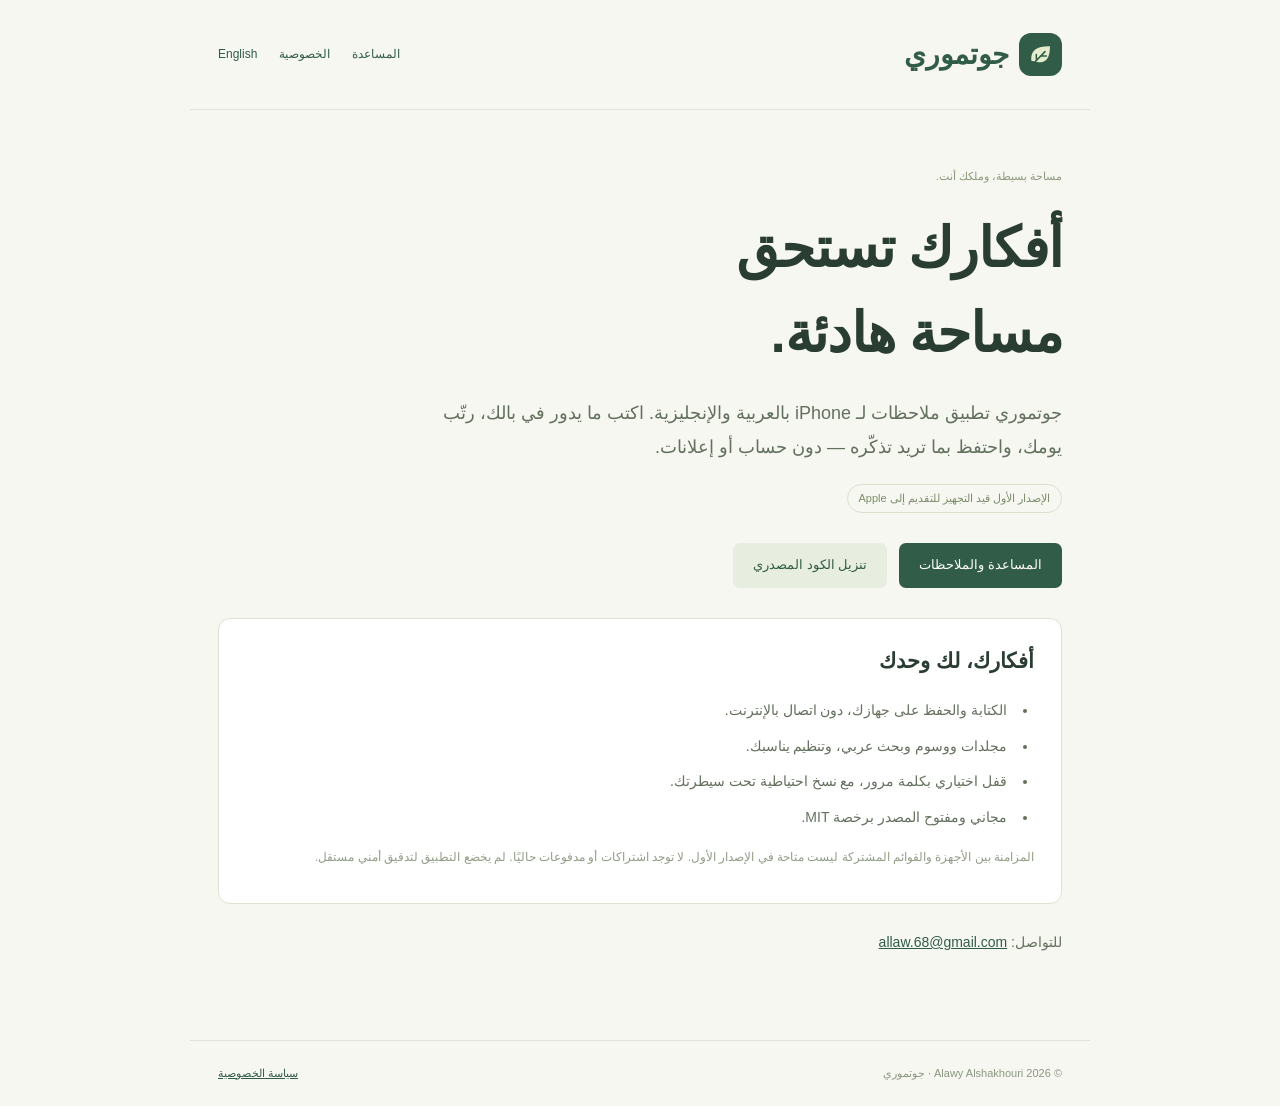
==== index-ar.html @ 0cd14bf6 "Publish Jotmori source and bilingual support" ====
<!doctype html><html lang="ar" dir="rtl"><head><meta charset="utf-8"><meta name="viewport" content="width=device-width,initial-scale=1"><meta name="description" content="جوتموري، مساحة عربية هادئة لملاحظاتك. الدعم وسياسة الخصوصية والكود المصدري."><meta name="referrer" content="no-referrer"><title>جوتموري — مساحة لأفكارك</title><link rel="icon" href="./icon.svg"><link rel="stylesheet" href="./style.css"></head><body><header><a href="./index-ar.html" class="brand"><img src="./icon.svg" alt="">جوتموري</a><nav aria-label="التنقل"><a href="./support-ar.html">المساعدة</a><a href="./privacy-ar.html">الخصوصية</a><a href="./index.html" lang="en">English</a></nav></header><main><span class="eyebrow">مساحة بسيطة، وملكك أنت.</span><h1>أفكارك تستحق<br>مساحة هادئة.</h1><p class="lead">جوتموري تطبيق ملاحظات لـ iPhone بالعربية والإنجليزية. اكتب ما يدور في بالك، رتّب يومك، واحتفظ بما تريد تذكّره — دون حساب أو إعلانات.</p><span class="pill">الإصدار الأول قيد التجهيز للتقديم إلى Apple</span><div class="actions"><a class="button" href="./support-ar.html">المساعدة والملاحظات</a><a class="button secondary" href="./jotmori-ios-source.zip" download>تنزيل الكود المصدري</a></div><section class="card"><h2>أفكارك، لك وحدك</h2><ul><li>الكتابة والحفظ على جهازك، دون اتصال بالإنترنت.</li><li>مجلدات ووسوم وبحث عربي، وتنظيم يناسبك.</li><li>قفل اختياري بكلمة مرور، مع نسخ احتياطية تحت سيطرتك.</li><li>مجاني ومفتوح المصدر برخصة MIT.</li></ul><p class="muted">المزامنة بين الأجهزة والقوائم المشتركة ليست متاحة في الإصدار الأول. لا توجد اشتراكات أو مدفوعات حاليًا. لم يخضع التطبيق لتدقيق أمني مستقل.</p></section><p>للتواصل: <a class="contact" href="mailto:allaw.68@gmail.com">allaw.68@gmail.com</a></p></main><footer><span>© 2026 Alawy Alshakhouri · جوتموري</span><a href="./privacy-ar.html">سياسة الخصوصية</a></footer></body></html>
---- style.css ----
:root{font-family:Tahoma,Arial,sans-serif;color:#293d32;background:#f7f7f1;line-height:1.9;color-scheme:light}*{box-sizing:border-box}body{margin:0}a{color:#315c47}a:focus-visible{outline:3px solid #a7ba94;outline-offset:5px}header,main,footer{max-width:900px;margin:auto;padding-inline:28px}header{display:flex;align-items:center;justify-content:space-between;gap:15px;padding-block:28px;border-bottom:1px solid #e0e5d9}.brand{display:flex;align-items:center;gap:10px;text-decoration:none;font-size:28px;font-weight:700}.brand img{width:43px;height:43px}nav{display:flex;gap:22px;font-size:12px}nav a{text-decoration:none}main{padding-block:50px 70px}h1{font-size:clamp(32px,6vw,55px);line-height:1.55;letter-spacing:-1px;margin:15px 0 20px}h2{font-size:21px;margin:32px 0 14px;font-weight:600}p,li{color:#63705e;font-size:14px}p.lead{font-size:18px;max-width:650px}.eyebrow{font-size:11px;color:#8a987c}.card{padding:22px 27px;border:1px solid #dce3d2;border-radius:12px;background:#fff;margin:25px 0}.card h2{margin-top:0}.actions{display:flex;gap:12px;flex-wrap:wrap;margin:30px 0}.button{padding:10px 20px;border-radius:7px;background:#315c47;color:#fff;text-decoration:none;font-size:13px;display:inline-block}.button.secondary{background:#e7eddf;color:#315c47}.muted{font-size:12px;color:#929d87}.pill{display:inline-block;border:1px solid #d9e1ce;border-radius:20px;padding:3px 11px;font-size:11px;color:#7b8d6b}ul{padding-inline-start:22px}li{padding-inline-start:5px;margin:9px 0}footer{border-top:1px solid #e0e5d9;padding-block:22px;font-size:11px;color:#8a9781;display:flex;justify-content:space-between;gap:15px;flex-wrap:wrap}.contact{direction:ltr;unicode-bidi:isolate}details{padding:17px 0;border-bottom:1px solid #e0e5d9}summary{cursor:pointer;font-size:15px;font-weight:600}.text-page{max-width:780px}code{background:#e9eee1;border-radius:4px;padding:1px 5px;font-size:12px}@media(max-width:600px){header{align-items:flex-start}nav{gap:13px;padding-top:10px;font-size:11px}main{padding-block:30px 45px}header,main,footer{padding-inline:22px}.card{padding:20px}p.lead{font-size:16px}footer{font-size:10px}}
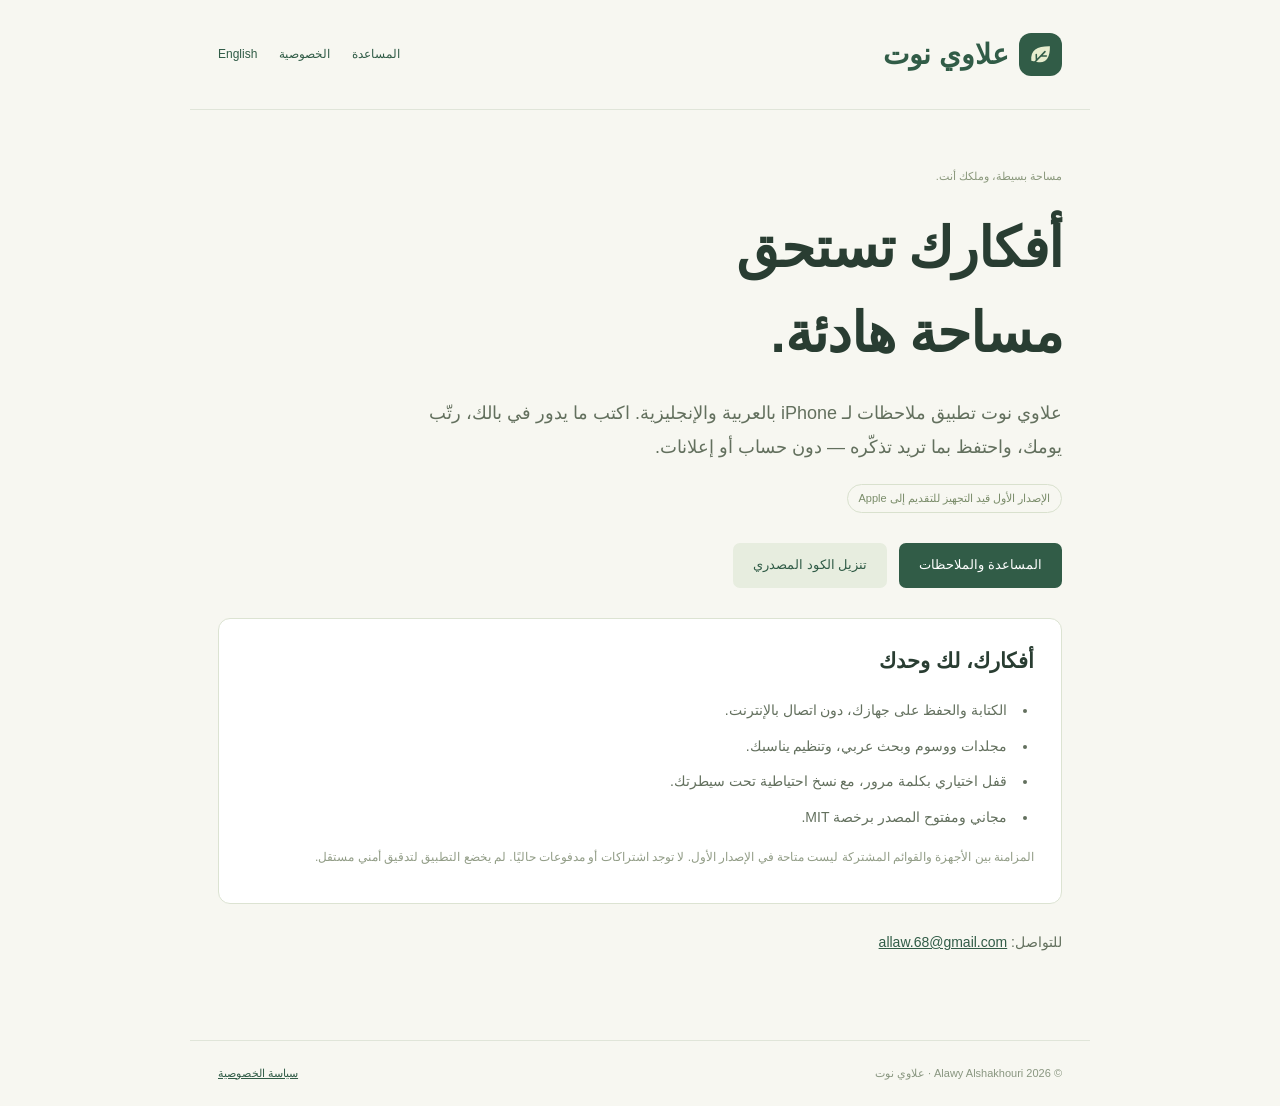
==== commit 08d47dbb: "Publish Alawynote 1.0.0 build 3 source and support" ====
--- a/index-ar.html
+++ b/index-ar.html
@@ -1 +1 @@
-<!doctype html><html lang="ar" dir="rtl"><head><meta charset="utf-8"><meta name="viewport" content="width=device-width,initial-scale=1"><meta name="description" content="جوتموري، مساحة عربية هادئة لملاحظاتك. الدعم وسياسة الخصوصية والكود المصدري."><meta name="referrer" content="no-referrer"><title>جوتموري — مساحة لأفكارك</title><link rel="icon" href="./icon.svg"><link rel="stylesheet" href="./style.css"></head><body><header><a href="./index-ar.html" class="brand"><img src="./icon.svg" alt="">جوتموري</a><nav aria-label="التنقل"><a href="./support-ar.html">المساعدة</a><a href="./privacy-ar.html">الخصوصية</a><a href="./index.html" lang="en">English</a></nav></header><main><span class="eyebrow">مساحة بسيطة، وملكك أنت.</span><h1>أفكارك تستحق<br>مساحة هادئة.</h1><p class="lead">جوتموري تطبيق ملاحظات لـ iPhone بالعربية والإنجليزية. اكتب ما يدور في بالك، رتّب يومك، واحتفظ بما تريد تذكّره — دون حساب أو إعلانات.</p><span class="pill">الإصدار الأول قيد التجهيز للتقديم إلى Apple</span><div class="actions"><a class="button" href="./support-ar.html">المساعدة والملاحظات</a><a class="button secondary" href="./jotmori-ios-source.zip" download>تنزيل الكود المصدري</a></div><section class="card"><h2>أفكارك، لك وحدك</h2><ul><li>الكتابة والحفظ على جهازك، دون اتصال بالإنترنت.</li><li>مجلدات ووسوم وبحث عربي، وتنظيم يناسبك.</li><li>قفل اختياري بكلمة مرور، مع نسخ احتياطية تحت سيطرتك.</li><li>مجاني ومفتوح المصدر برخصة MIT.</li></ul><p class="muted">المزامنة بين الأجهزة والقوائم المشتركة ليست متاحة في الإصدار الأول. لا توجد اشتراكات أو مدفوعات حاليًا. لم يخضع التطبيق لتدقيق أمني مستقل.</p></section><p>للتواصل: <a class="contact" href="mailto:allaw.68@gmail.com">allaw.68@gmail.com</a></p></main><footer><span>© 2026 Alawy Alshakhouri · جوتموري</span><a href="./privacy-ar.html">سياسة الخصوصية</a></footer></body></html>
+<!doctype html><html lang="ar" dir="rtl"><head><meta charset="utf-8"><meta name="viewport" content="width=device-width,initial-scale=1"><meta name="description" content="علاوي نوت، مساحة عربية هادئة لملاحظاتك. الدعم وسياسة الخصوصية والكود المصدري."><meta name="referrer" content="no-referrer"><title>علاوي نوت — مساحة لأفكارك</title><link rel="icon" href="./icon.svg"><link rel="stylesheet" href="./style.css"></head><body><header><a href="./index-ar.html" class="brand"><img src="./icon.svg" alt="">علاوي نوت</a><nav aria-label="التنقل"><a href="./support-ar.html">المساعدة</a><a href="./privacy-ar.html">الخصوصية</a><a href="./index.html" lang="en">English</a></nav></header><main><span class="eyebrow">مساحة بسيطة، وملكك أنت.</span><h1>أفكارك تستحق<br>مساحة هادئة.</h1><p class="lead">علاوي نوت تطبيق ملاحظات لـ iPhone بالعربية والإنجليزية. اكتب ما يدور في بالك، رتّب يومك، واحتفظ بما تريد تذكّره — دون حساب أو إعلانات.</p><span class="pill">الإصدار الأول قيد التجهيز للتقديم إلى Apple</span><div class="actions"><a class="button" href="./support-ar.html">المساعدة والملاحظات</a><a class="button secondary" href="./alawynote-ios-source.zip" download>تنزيل الكود المصدري</a></div><section class="card"><h2>أفكارك، لك وحدك</h2><ul><li>الكتابة والحفظ على جهازك، دون اتصال بالإنترنت.</li><li>مجلدات ووسوم وبحث عربي، وتنظيم يناسبك.</li><li>قفل اختياري بكلمة مرور، مع نسخ احتياطية تحت سيطرتك.</li><li>مجاني ومفتوح المصدر برخصة MIT.</li></ul><p class="muted">المزامنة بين الأجهزة والقوائم المشتركة ليست متاحة في الإصدار الأول. لا توجد اشتراكات أو مدفوعات حاليًا. لم يخضع التطبيق لتدقيق أمني مستقل.</p></section><p>للتواصل: <a class="contact" href="mailto:allaw.68@gmail.com">allaw.68@gmail.com</a></p></main><footer><span>© 2026 Alawy Alshakhouri · علاوي نوت</span><a href="./privacy-ar.html">سياسة الخصوصية</a></footer></body></html>
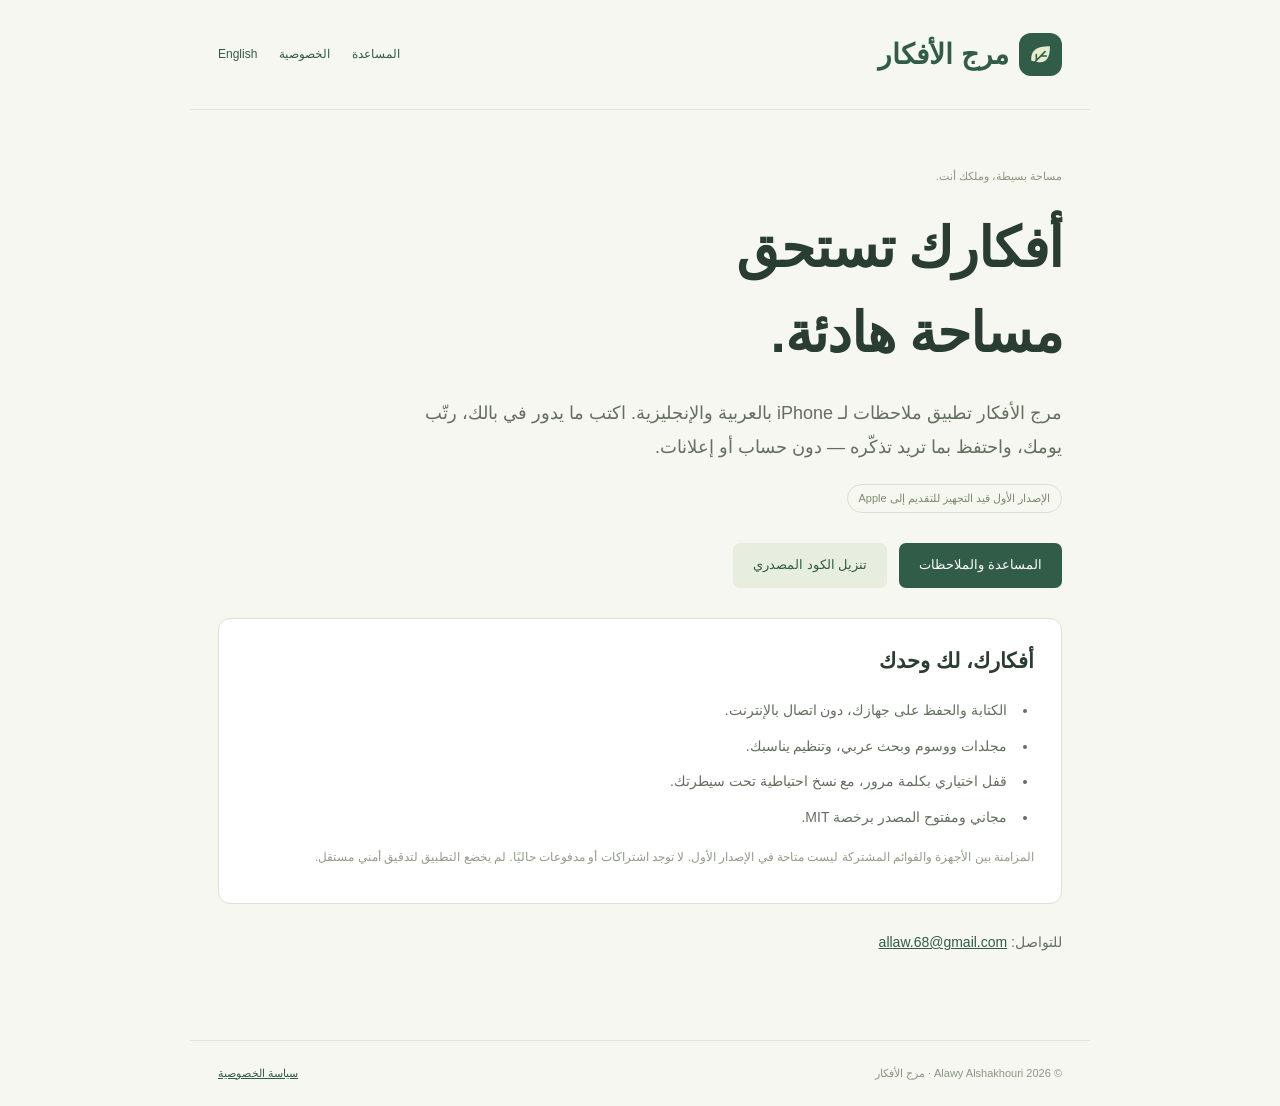
==== commit baabce29: "Publish Thought Meadow build 4 source and bilingual support" ====
--- a/index-ar.html
+++ b/index-ar.html
@@ -1 +1 @@
-<!doctype html><html lang="ar" dir="rtl"><head><meta charset="utf-8"><meta name="viewport" content="width=device-width,initial-scale=1"><meta name="description" content="علاوي نوت، مساحة عربية هادئة لملاحظاتك. الدعم وسياسة الخصوصية والكود المصدري."><meta name="referrer" content="no-referrer"><title>علاوي نوت — مساحة لأفكارك</title><link rel="icon" href="./icon.svg"><link rel="stylesheet" href="./style.css"></head><body><header><a href="./index-ar.html" class="brand"><img src="./icon.svg" alt="">علاوي نوت</a><nav aria-label="التنقل"><a href="./support-ar.html">المساعدة</a><a href="./privacy-ar.html">الخصوصية</a><a href="./index.html" lang="en">English</a></nav></header><main><span class="eyebrow">مساحة بسيطة، وملكك أنت.</span><h1>أفكارك تستحق<br>مساحة هادئة.</h1><p class="lead">علاوي نوت تطبيق ملاحظات لـ iPhone بالعربية والإنجليزية. اكتب ما يدور في بالك، رتّب يومك، واحتفظ بما تريد تذكّره — دون حساب أو إعلانات.</p><span class="pill">الإصدار الأول قيد التجهيز للتقديم إلى Apple</span><div class="actions"><a class="button" href="./support-ar.html">المساعدة والملاحظات</a><a class="button secondary" href="./alawynote-ios-source.zip" download>تنزيل الكود المصدري</a></div><section class="card"><h2>أفكارك، لك وحدك</h2><ul><li>الكتابة والحفظ على جهازك، دون اتصال بالإنترنت.</li><li>مجلدات ووسوم وبحث عربي، وتنظيم يناسبك.</li><li>قفل اختياري بكلمة مرور، مع نسخ احتياطية تحت سيطرتك.</li><li>مجاني ومفتوح المصدر برخصة MIT.</li></ul><p class="muted">المزامنة بين الأجهزة والقوائم المشتركة ليست متاحة في الإصدار الأول. لا توجد اشتراكات أو مدفوعات حاليًا. لم يخضع التطبيق لتدقيق أمني مستقل.</p></section><p>للتواصل: <a class="contact" href="mailto:allaw.68@gmail.com">allaw.68@gmail.com</a></p></main><footer><span>© 2026 Alawy Alshakhouri · علاوي نوت</span><a href="./privacy-ar.html">سياسة الخصوصية</a></footer></body></html>
+<!doctype html><html lang="ar" dir="rtl"><head><meta charset="utf-8"><meta name="viewport" content="width=device-width,initial-scale=1"><meta name="description" content="مرج الأفكار، مساحة عربية هادئة لملاحظاتك. الدعم وسياسة الخصوصية والكود المصدري."><meta name="referrer" content="no-referrer"><title>مرج الأفكار — مساحة لأفكارك</title><link rel="icon" href="./icon.svg"><link rel="stylesheet" href="./style.css"></head><body><header><a href="./index-ar.html" class="brand"><img src="./icon.svg" alt="">مرج الأفكار</a><nav aria-label="التنقل"><a href="./support-ar.html">المساعدة</a><a href="./privacy-ar.html">الخصوصية</a><a href="./index.html" lang="en">English</a></nav></header><main><span class="eyebrow">مساحة بسيطة، وملكك أنت.</span><h1>أفكارك تستحق<br>مساحة هادئة.</h1><p class="lead">مرج الأفكار تطبيق ملاحظات لـ iPhone بالعربية والإنجليزية. اكتب ما يدور في بالك، رتّب يومك، واحتفظ بما تريد تذكّره — دون حساب أو إعلانات.</p><span class="pill">الإصدار الأول قيد التجهيز للتقديم إلى Apple</span><div class="actions"><a class="button" href="./support-ar.html">المساعدة والملاحظات</a><a class="button secondary" href="./thought-meadow-ios-source.zip" download>تنزيل الكود المصدري</a></div><section class="card"><h2>أفكارك، لك وحدك</h2><ul><li>الكتابة والحفظ على جهازك، دون اتصال بالإنترنت.</li><li>مجلدات ووسوم وبحث عربي، وتنظيم يناسبك.</li><li>قفل اختياري بكلمة مرور، مع نسخ احتياطية تحت سيطرتك.</li><li>مجاني ومفتوح المصدر برخصة MIT.</li></ul><p class="muted">المزامنة بين الأجهزة والقوائم المشتركة ليست متاحة في الإصدار الأول. لا توجد اشتراكات أو مدفوعات حاليًا. لم يخضع التطبيق لتدقيق أمني مستقل.</p></section><p>للتواصل: <a class="contact" href="mailto:allaw.68@gmail.com">allaw.68@gmail.com</a></p></main><footer><span>© 2026 Alawy Alshakhouri · مرج الأفكار</span><a href="./privacy-ar.html">سياسة الخصوصية</a></footer></body></html>
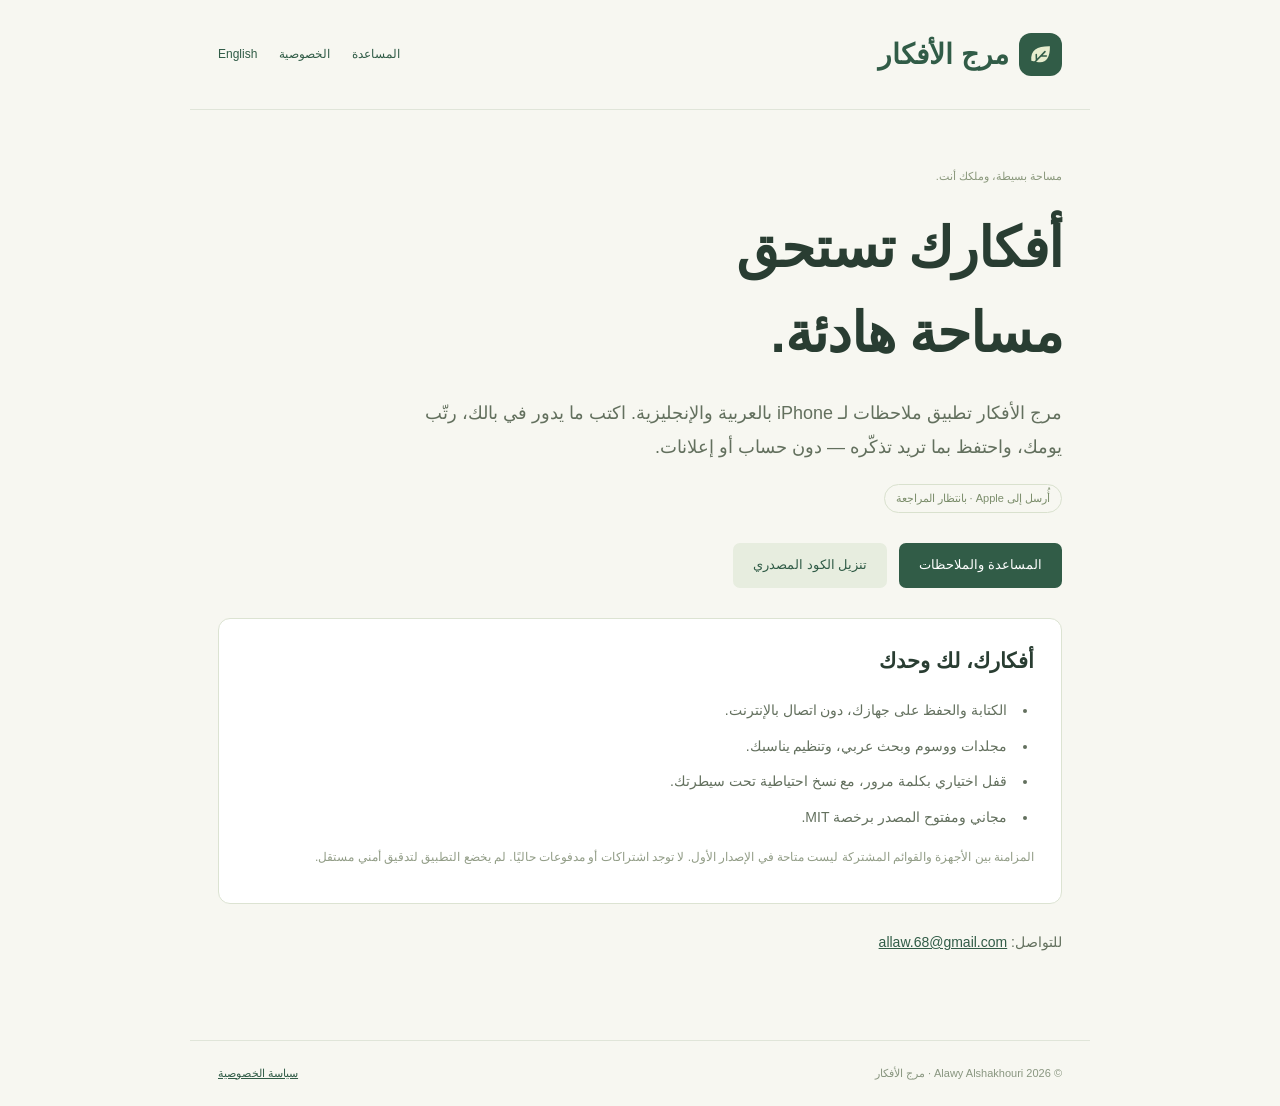
==== commit 9fe0b297: "Document App Store submission and final build 4 validation" ====
--- a/index-ar.html
+++ b/index-ar.html
@@ -1 +1 @@
-<!doctype html><html lang="ar" dir="rtl"><head><meta charset="utf-8"><meta name="viewport" content="width=device-width,initial-scale=1"><meta name="description" content="مرج الأفكار، مساحة عربية هادئة لملاحظاتك. الدعم وسياسة الخصوصية والكود المصدري."><meta name="referrer" content="no-referrer"><title>مرج الأفكار — مساحة لأفكارك</title><link rel="icon" href="./icon.svg"><link rel="stylesheet" href="./style.css"></head><body><header><a href="./index-ar.html" class="brand"><img src="./icon.svg" alt="">مرج الأفكار</a><nav aria-label="التنقل"><a href="./support-ar.html">المساعدة</a><a href="./privacy-ar.html">الخصوصية</a><a href="./index.html" lang="en">English</a></nav></header><main><span class="eyebrow">مساحة بسيطة، وملكك أنت.</span><h1>أفكارك تستحق<br>مساحة هادئة.</h1><p class="lead">مرج الأفكار تطبيق ملاحظات لـ iPhone بالعربية والإنجليزية. اكتب ما يدور في بالك، رتّب يومك، واحتفظ بما تريد تذكّره — دون حساب أو إعلانات.</p><span class="pill">الإصدار الأول قيد التجهيز للتقديم إلى Apple</span><div class="actions"><a class="button" href="./support-ar.html">المساعدة والملاحظات</a><a class="button secondary" href="./thought-meadow-ios-source.zip" download>تنزيل الكود المصدري</a></div><section class="card"><h2>أفكارك، لك وحدك</h2><ul><li>الكتابة والحفظ على جهازك، دون اتصال بالإنترنت.</li><li>مجلدات ووسوم وبحث عربي، وتنظيم يناسبك.</li><li>قفل اختياري بكلمة مرور، مع نسخ احتياطية تحت سيطرتك.</li><li>مجاني ومفتوح المصدر برخصة MIT.</li></ul><p class="muted">المزامنة بين الأجهزة والقوائم المشتركة ليست متاحة في الإصدار الأول. لا توجد اشتراكات أو مدفوعات حاليًا. لم يخضع التطبيق لتدقيق أمني مستقل.</p></section><p>للتواصل: <a class="contact" href="mailto:allaw.68@gmail.com">allaw.68@gmail.com</a></p></main><footer><span>© 2026 Alawy Alshakhouri · مرج الأفكار</span><a href="./privacy-ar.html">سياسة الخصوصية</a></footer></body></html>
+<!doctype html><html lang="ar" dir="rtl"><head><meta charset="utf-8"><meta name="viewport" content="width=device-width,initial-scale=1"><meta name="description" content="مرج الأفكار، مساحة عربية هادئة لملاحظاتك. الدعم وسياسة الخصوصية والكود المصدري."><meta name="referrer" content="no-referrer"><title>مرج الأفكار — مساحة لأفكارك</title><link rel="icon" href="./icon.svg"><link rel="stylesheet" href="./style.css"></head><body><header><a href="./index-ar.html" class="brand"><img src="./icon.svg" alt="">مرج الأفكار</a><nav aria-label="التنقل"><a href="./support-ar.html">المساعدة</a><a href="./privacy-ar.html">الخصوصية</a><a href="./index.html" lang="en">English</a></nav></header><main><span class="eyebrow">مساحة بسيطة، وملكك أنت.</span><h1>أفكارك تستحق<br>مساحة هادئة.</h1><p class="lead">مرج الأفكار تطبيق ملاحظات لـ iPhone بالعربية والإنجليزية. اكتب ما يدور في بالك، رتّب يومك، واحتفظ بما تريد تذكّره — دون حساب أو إعلانات.</p><span class="pill">أُرسل إلى Apple · بانتظار المراجعة</span><div class="actions"><a class="button" href="./support-ar.html">المساعدة والملاحظات</a><a class="button secondary" href="./thought-meadow-ios-source.zip" download>تنزيل الكود المصدري</a></div><section class="card"><h2>أفكارك، لك وحدك</h2><ul><li>الكتابة والحفظ على جهازك، دون اتصال بالإنترنت.</li><li>مجلدات ووسوم وبحث عربي، وتنظيم يناسبك.</li><li>قفل اختياري بكلمة مرور، مع نسخ احتياطية تحت سيطرتك.</li><li>مجاني ومفتوح المصدر برخصة MIT.</li></ul><p class="muted">المزامنة بين الأجهزة والقوائم المشتركة ليست متاحة في الإصدار الأول. لا توجد اشتراكات أو مدفوعات حاليًا. لم يخضع التطبيق لتدقيق أمني مستقل.</p></section><p>للتواصل: <a class="contact" href="mailto:allaw.68@gmail.com">allaw.68@gmail.com</a></p></main><footer><span>© 2026 Alawy Alshakhouri · مرج الأفكار</span><a href="./privacy-ar.html">سياسة الخصوصية</a></footer></body></html>
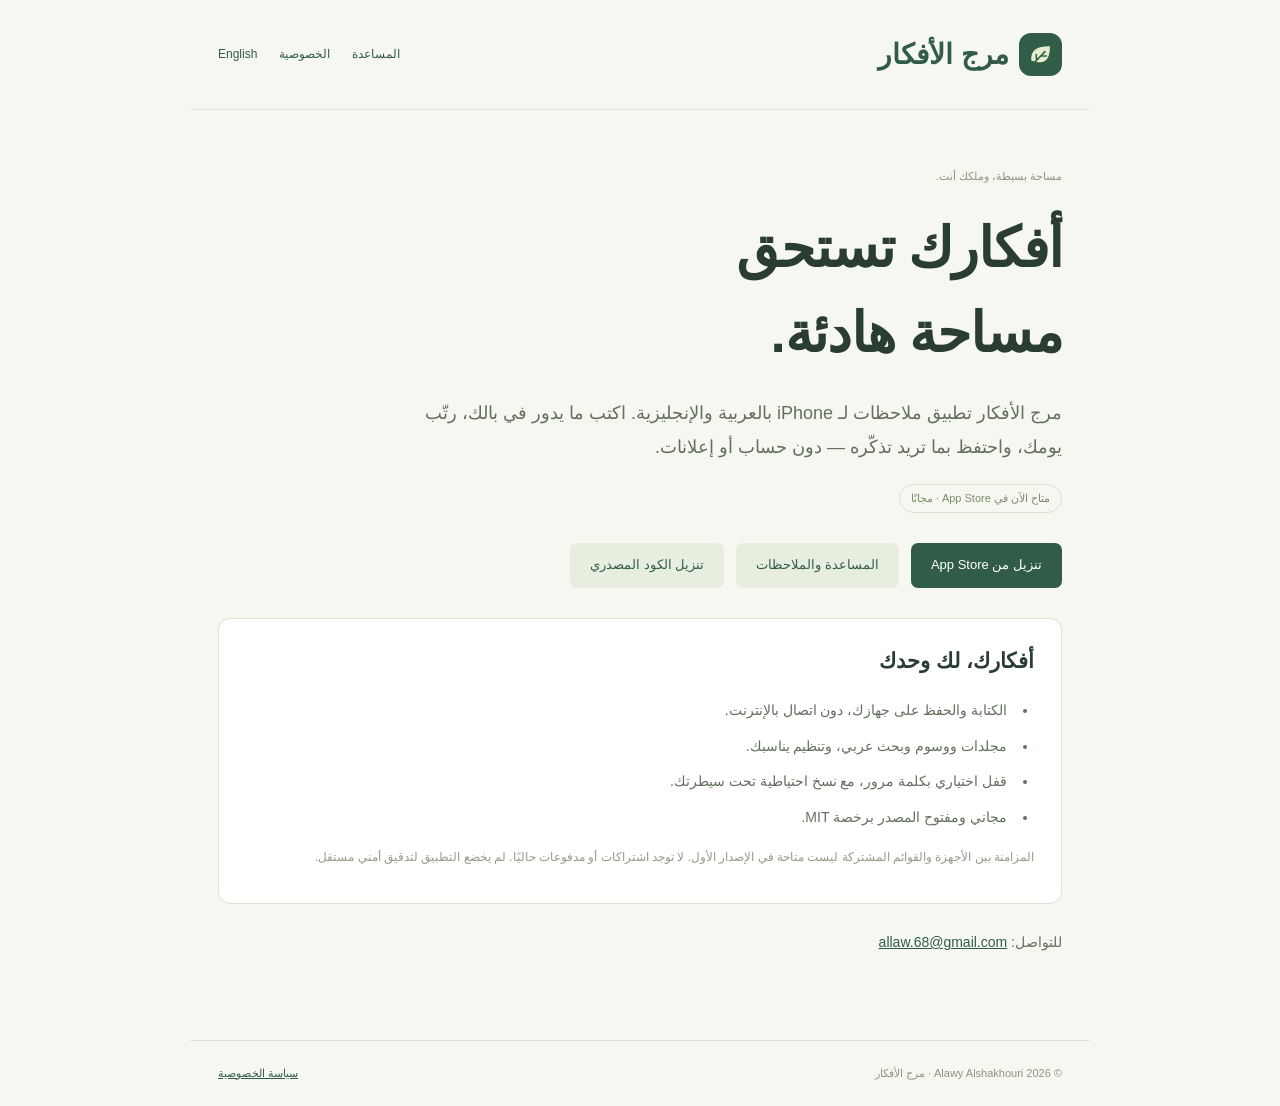
==== commit bf62ca87: "Link approved App Store release from launch pages Update the English and Arabic landing pages and RE" ====
--- a/index-ar.html
+++ b/index-ar.html
@@ -1 +1 @@
-<!doctype html><html lang="ar" dir="rtl"><head><meta charset="utf-8"><meta name="viewport" content="width=device-width,initial-scale=1"><meta name="description" content="مرج الأفكار، مساحة عربية هادئة لملاحظاتك. الدعم وسياسة الخصوصية والكود المصدري."><meta name="referrer" content="no-referrer"><title>مرج الأفكار — مساحة لأفكارك</title><link rel="icon" href="./icon.svg"><link rel="stylesheet" href="./style.css"></head><body><header><a href="./index-ar.html" class="brand"><img src="./icon.svg" alt="">مرج الأفكار</a><nav aria-label="التنقل"><a href="./support-ar.html">المساعدة</a><a href="./privacy-ar.html">الخصوصية</a><a href="./index.html" lang="en">English</a></nav></header><main><span class="eyebrow">مساحة بسيطة، وملكك أنت.</span><h1>أفكارك تستحق<br>مساحة هادئة.</h1><p class="lead">مرج الأفكار تطبيق ملاحظات لـ iPhone بالعربية والإنجليزية. اكتب ما يدور في بالك، رتّب يومك، واحتفظ بما تريد تذكّره — دون حساب أو إعلانات.</p><span class="pill">أُرسل إلى Apple · بانتظار المراجعة</span><div class="actions"><a class="button" href="./support-ar.html">المساعدة والملاحظات</a><a class="button secondary" href="./thought-meadow-ios-source.zip" download>تنزيل الكود المصدري</a></div><section class="card"><h2>أفكارك، لك وحدك</h2><ul><li>الكتابة والحفظ على جهازك، دون اتصال بالإنترنت.</li><li>مجلدات ووسوم وبحث عربي، وتنظيم يناسبك.</li><li>قفل اختياري بكلمة مرور، مع نسخ احتياطية تحت سيطرتك.</li><li>مجاني ومفتوح المصدر برخصة MIT.</li></ul><p class="muted">المزامنة بين الأجهزة والقوائم المشتركة ليست متاحة في الإصدار الأول. لا توجد اشتراكات أو مدفوعات حاليًا. لم يخضع التطبيق لتدقيق أمني مستقل.</p></section><p>للتواصل: <a class="contact" href="mailto:allaw.68@gmail.com">allaw.68@gmail.com</a></p></main><footer><span>© 2026 Alawy Alshakhouri · مرج الأفكار</span><a href="./privacy-ar.html">سياسة الخصوصية</a></footer></body></html>
+<!doctype html><html lang="ar" dir="rtl"><head><meta charset="utf-8"><meta name="viewport" content="width=device-width,initial-scale=1"><meta name="description" content="مرج الأفكار، مساحة عربية هادئة لملاحظاتك. الدعم وسياسة الخصوصية والكود المصدري."><meta name="referrer" content="no-referrer"><title>مرج الأفكار — مساحة لأفكارك</title><link rel="icon" href="./icon.svg"><link rel="stylesheet" href="./style.css"></head><body><header><a href="./index-ar.html" class="brand"><img src="./icon.svg" alt="">مرج الأفكار</a><nav aria-label="التنقل"><a href="./support-ar.html">المساعدة</a><a href="./privacy-ar.html">الخصوصية</a><a href="./index.html" lang="en">English</a></nav></header><main><span class="eyebrow">مساحة بسيطة، وملكك أنت.</span><h1>أفكارك تستحق<br>مساحة هادئة.</h1><p class="lead">مرج الأفكار تطبيق ملاحظات لـ iPhone بالعربية والإنجليزية. اكتب ما يدور في بالك، رتّب يومك، واحتفظ بما تريد تذكّره — دون حساب أو إعلانات.</p><span class="pill">متاح الآن في App Store · مجانًا</span><div class="actions"><a class="button" href="https://apps.apple.com/us/app/thought-meadow-private-notes/id6825094170">تنزيل من App Store</a><a class="button secondary" href="./support-ar.html">المساعدة والملاحظات</a><a class="button secondary" href="./thought-meadow-ios-source.zip" download>تنزيل الكود المصدري</a></div><section class="card"><h2>أفكارك، لك وحدك</h2><ul><li>الكتابة والحفظ على جهازك، دون اتصال بالإنترنت.</li><li>مجلدات ووسوم وبحث عربي، وتنظيم يناسبك.</li><li>قفل اختياري بكلمة مرور، مع نسخ احتياطية تحت سيطرتك.</li><li>مجاني ومفتوح المصدر برخصة MIT.</li></ul><p class="muted">المزامنة بين الأجهزة والقوائم المشتركة ليست متاحة في الإصدار الأول. لا توجد اشتراكات أو مدفوعات حاليًا. لم يخضع التطبيق لتدقيق أمني مستقل.</p></section><p>للتواصل: <a class="contact" href="mailto:allaw.68@gmail.com">allaw.68@gmail.com</a></p></main><footer><span>© 2026 Alawy Alshakhouri · مرج الأفكار</span><a href="./privacy-ar.html">سياسة الخصوصية</a></footer></body></html>
